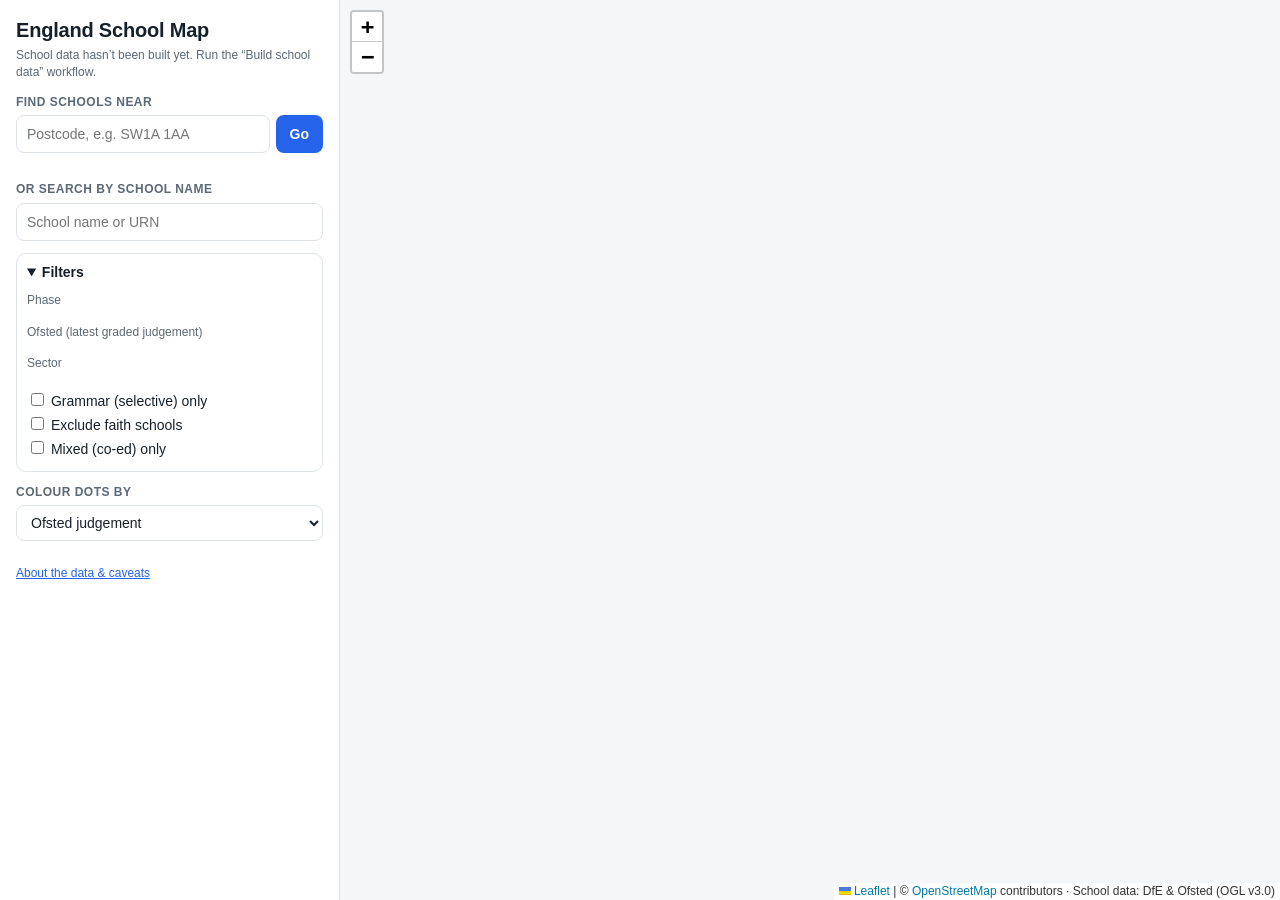
==== schools/index.html @ b17fa580 "Add England school map and weekly data build Static map at /schools/ showing every open school in En" ====
<!DOCTYPE html>
<html lang="en-GB">
<head>
  <meta charset="utf-8">
  <meta name="viewport" content="width=device-width, initial-scale=1, viewport-fit=cover">
  <title>England School Map</title>
  <meta name="description" content="Every school in England on one map, with Ofsted ratings, exam results, admissions demand and an approximate catchment area.">
  <link rel="stylesheet" href="vendor/leaflet.css">
  <link rel="stylesheet" href="app.css">
</head>
<body>
  <div id="app">
    <aside id="sidebar" aria-label="Search and filters">
      <header class="brand">
        <h1>England School Map</h1>
        <p class="sub" id="dataStamp">Loading school data…</p>
      </header>

      <form id="postcodeForm" class="search" autocomplete="off">
        <label for="postcode" class="lbl">Find schools near</label>
        <div class="row">
          <input id="postcode" name="postcode" type="text" inputmode="text" placeholder="Postcode, e.g. SW1A 1AA" aria-describedby="postcodeMsg">
          <button type="submit">Go</button>
        </div>
        <p id="postcodeMsg" class="msg" role="status"></p>
      </form>

      <div class="search">
        <label for="nameSearch" class="lbl">Or search by school name</label>
        <input id="nameSearch" type="search" placeholder="School name or URN" list="nameResults">
        <ul id="nameResults" class="results" role="listbox"></ul>
      </div>

      <details class="filters" open>
        <summary>Filters</summary>
        <fieldset>
          <legend>Phase</legend>
          <div class="chips" id="phaseChips"></div>
        </fieldset>
        <fieldset>
          <legend>Ofsted (latest graded judgement)</legend>
          <div class="chips" id="ofstedChips"></div>
        </fieldset>
        <fieldset>
          <legend>Sector</legend>
          <div class="chips" id="sectorChips"></div>
        </fieldset>
        <fieldset class="toggles">
          <label><input type="checkbox" id="fGrammar"> Grammar (selective) only</label>
          <label><input type="checkbox" id="fNoFaith"> Exclude faith schools</label>
          <label><input type="checkbox" id="fMixed"> Mixed (co-ed) only</label>
        </fieldset>
      </details>

      <div class="colourBy">
        <label for="colourBy" class="lbl">Colour dots by</label>
        <select id="colourBy">
          <option value="ofsted">Ofsted judgement</option>
          <option value="ks2">KS2: % meeting expected standard (reading, writing &amp; maths)</option>
          <option value="ks4">KS4: Attainment 8 score</option>
          <option value="ks5">16–18: A level average grade</option>
          <option value="demand">Demand: first preferences per place</option>
        </select>
        <div id="legend" class="legend" aria-live="polite"></div>
      </div>

      <p id="countLine" class="count"></p>

      <section id="nearby" class="nearby" hidden>
        <h2>Nearest matching schools</h2>
        <ol id="nearbyList"></ol>
      </section>

      <footer class="foot">
        <a href="#" id="aboutLink">About the data &amp; caveats</a>
      </footer>
    </aside>

    <main id="mapWrap">
      <div id="map" role="application" aria-label="Map of schools"></div>
      <button id="toggleSidebar" class="fab" aria-controls="sidebar" aria-expanded="true">Filters</button>
    </main>

    <aside id="panel" aria-label="School details" hidden>
      <button id="closePanel" class="close" aria-label="Close details">×</button>
      <div id="panelBody"></div>
    </aside>
  </div>

  <dialog id="about">
    <article>
      <h2>About the data</h2>
      <p>Everything here comes from official open data published by the Department for Education and Ofsted, rebuilt automatically each week. The sources are:</p>
      <ul id="sourceList"></ul>
      <h3>Ofsted ratings</h3>
      <p>Ofsted stopped giving single-word overall judgements in September 2024, and since November 2025 inspections produce <em>report cards</em> graded across several areas. The dot colour uses the most recent <strong>overall effectiveness</strong> judgement a school has received, which may be several years old. The school panel shows the date, the newer sub-judgements and any report-card grades, so check those before relying on the colour.</p>
      <h3>Catchment areas</h3>
      <p>England has no national catchment dataset. Most oversubscribed schools admit on distance, and the effective catchment moves each year with demand. The “approximate catchment” shown is the area that is closer to this school than to any other state school of the same phase (a Voronoi cell). It is a rough guide only. Faith, selective and independent schools usually don’t admit primarily on distance. Always check the local authority’s admissions booklet, which lists the last distance offered.</p>
      <h3>Admissions</h3>
      <p>Demand figures come from DfE “Primary and secondary school applications and offers”. They show how many families put the school as first preference compared with the number of offers made at the normal point of entry (Reception or Year 7).</p>
      <h3>Performance</h3>
      <p>Exam results come from the DfE school performance tables (“Compare school and college performance”). Small cohorts are suppressed by DfE. There are no KS2 or KS4 progress scores for recent years, because the pandemic cancelled the baseline assessments they depend on.</p>
      <form method="dialog"><button>Close</button></form>
    </article>
  </dialog>

  <script src="vendor/leaflet.js"></script>
  <script src="vendor/d3-delaunay.min.js"></script>
  <script src="app.js"></script>
</body>
</html>
---- schools/vendor/leaflet.css ----
/* required styles */

.leaflet-pane,
.leaflet-tile,
.leaflet-marker-icon,
.leaflet-marker-shadow,
.leaflet-tile-container,
.leaflet-pane > svg,
.leaflet-pane > canvas,
.leaflet-zoom-box,
.leaflet-image-layer,
.leaflet-layer {
	position: absolute;
	left: 0;
	top: 0;
	}
.leaflet-container {
	overflow: hidden;
	}
.leaflet-tile,
.leaflet-marker-icon,
.leaflet-marker-shadow {
	-webkit-user-select: none;
	   -moz-user-select: none;
	        user-select: none;
	  -webkit-user-drag: none;
	}
/* Prevents IE11 from highlighting tiles in blue */
.leaflet-tile::selection {
	background: transparent;
}
/* Safari renders non-retina tile on retina better with this, but Chrome is worse */
.leaflet-safari .leaflet-tile {
	image-rendering: -webkit-optimize-contrast;
	}
/* hack that prevents hw layers "stretching" when loading new tiles */
.leaflet-safari .leaflet-tile-container {
	width: 1600px;
	height: 1600px;
	-webkit-transform-origin: 0 0;
	}
.leaflet-marker-icon,
.leaflet-marker-shadow {
	display: block;
	}
/* .leaflet-container svg: reset svg max-width decleration shipped in Joomla! (joomla.org) 3.x */
/* .leaflet-container img: map is broken in FF if you have max-width: 100% on tiles */
.leaflet-container .leaflet-overlay-pane svg {
	max-width: none !important;
	max-height: none !important;
	}
.leaflet-container .leaflet-marker-pane img,
.leaflet-container .leaflet-shadow-pane img,
.leaflet-container .leaflet-tile-pane img,
.leaflet-container img.leaflet-image-layer,
.leaflet-container .leaflet-tile {
	max-width: none !important;
	max-height: none !important;
	width: auto;
	padding: 0;
	}

.leaflet-container img.leaflet-tile {
	/* See: https://bugs.chromium.org/p/chromium/issues/detail?id=600120 */
	mix-blend-mode: plus-lighter;
}

.leaflet-container.leaflet-touch-zoom {
	-ms-touch-action: pan-x pan-y;
	touch-action: pan-x pan-y;
	}
.leaflet-container.leaflet-touch-drag {
	-ms-touch-action: pinch-zoom;
	/* Fallback for FF which doesn't support pinch-zoom */
	touch-action: none;
	touch-action: pinch-zoom;
}
.leaflet-container.leaflet-touch-drag.leaflet-touch-zoom {
	-ms-touch-action: none;
	touch-action: none;
}
.leaflet-container {
	-webkit-tap-highlight-color: transparent;
}
.leaflet-container a {
	-webkit-tap-highlight-color: rgba(51, 181, 229, 0.4);
}
.leaflet-tile {
	filter: inherit;
	visibility: hidden;
	}
.leaflet-tile-loaded {
	visibility: inherit;
	}
.leaflet-zoom-box {
	width: 0;
	height: 0;
	-moz-box-sizing: border-box;
	     box-sizing: border-box;
	z-index: 800;
	}
/* workaround for https://bugzilla.mozilla.org/show_bug.cgi?id=888319 */
.leaflet-overlay-pane svg {
	-moz-user-select: none;
	}

.leaflet-pane         { z-index: 400; }

.leaflet-tile-pane    { z-index: 200; }
.leaflet-overlay-pane { z-index: 400; }
.leaflet-shadow-pane  { z-index: 500; }
.leaflet-marker-pane  { z-index: 600; }
.leaflet-tooltip-pane   { z-index: 650; }
.leaflet-popup-pane   { z-index: 700; }

.leaflet-map-pane canvas { z-index: 100; }
.leaflet-map-pane svg    { z-index: 200; }

.leaflet-vml-shape {
	width: 1px;
	height: 1px;
	}
.lvml {
	behavior: url(#default#VML);
	display: inline-block;
	position: absolute;
	}


/* control positioning */

.leaflet-control {
	position: relative;
	z-index: 800;
	pointer-events: visiblePainted; /* IE 9-10 doesn't have auto */
	pointer-events: auto;
	}
.leaflet-top,
.leaflet-bottom {
	position: absolute;
	z-index: 1000;
	pointer-events: none;
	}
.leaflet-top {
	top: 0;
	}
.leaflet-right {
	right: 0;
	}
.leaflet-bottom {
	bottom: 0;
	}
.leaflet-left {
	left: 0;
	}
.leaflet-control {
	float: left;
	clear: both;
	}
.leaflet-right .leaflet-control {
	float: right;
	}
.leaflet-top .leaflet-control {
	margin-top: 10px;
	}
.leaflet-bottom .leaflet-control {
	margin-bottom: 10px;
	}
.leaflet-left .leaflet-control {
	margin-left: 10px;
	}
.leaflet-right .leaflet-control {
	margin-right: 10px;
	}


/* zoom and fade animations */

.leaflet-fade-anim .leaflet-popup {
	opacity: 0;
	-webkit-transition: opacity 0.2s linear;
	   -moz-transition: opacity 0.2s linear;
	        transition: opacity 0.2s linear;
	}
.leaflet-fade-anim .leaflet-map-pane .leaflet-popup {
	opacity: 1;
	}
.leaflet-zoom-animated {
	-webkit-transform-origin: 0 0;
	    -ms-transform-origin: 0 0;
	        transform-origin: 0 0;
	}
svg.leaflet-zoom-animated {
	will-change: transform;
}

.leaflet-zoom-anim .leaflet-zoom-animated {
	-webkit-transition: -webkit-transform 0.25s cubic-bezier(0,0,0.25,1);
	   -moz-transition:    -moz-transform 0.25s cubic-bezier(0,0,0.25,1);
	        transition:         transform 0.25s cubic-bezier(0,0,0.25,1);
	}
.leaflet-zoom-anim .leaflet-tile,
.leaflet-pan-anim .leaflet-tile {
	-webkit-transition: none;
	   -moz-transition: none;
	        transition: none;
	}

.leaflet-zoom-anim .leaflet-zoom-hide {
	visibility: hidden;
	}


/* cursors */

.leaflet-interactive {
	cursor: pointer;
	}
.leaflet-grab {
	cursor: -webkit-grab;
	cursor:    -moz-grab;
	cursor:         grab;
	}
.leaflet-crosshair,
.leaflet-crosshair .leaflet-interactive {
	cursor: crosshair;
	}
.leaflet-popup-pane,
.leaflet-control {
	cursor: auto;
	}
.leaflet-dragging .leaflet-grab,
.leaflet-dragging .leaflet-grab .leaflet-interactive,
.leaflet-dragging .leaflet-marker-draggable {
	cursor: move;
	cursor: -webkit-grabbing;
	cursor:    -moz-grabbing;
	cursor:         grabbing;
	}

/* marker & overlays interactivity */
.leaflet-marker-icon,
.leaflet-marker-shadow,
.leaflet-image-layer,
.leaflet-pane > svg path,
.leaflet-tile-container {
	pointer-events: none;
	}

.leaflet-marker-icon.leaflet-interactive,
.leaflet-image-layer.leaflet-interactive,
.leaflet-pane > svg path.leaflet-interactive,
svg.leaflet-image-layer.leaflet-interactive path {
	pointer-events: visiblePainted; /* IE 9-10 doesn't have auto */
	pointer-events: auto;
	}

/* visual tweaks */

.leaflet-container {
	background: #ddd;
	outline-offset: 1px;
	}
.leaflet-container a {
	color: #0078A8;
	}
.leaflet-zoom-box {
	border: 2px dotted #38f;
	background: rgba(255,255,255,0.5);
	}


/* general typography */
.leaflet-container {
	font-family: "Helvetica Neue", Arial, Helvetica, sans-serif;
	font-size: 12px;
	font-size: 0.75rem;
	line-height: 1.5;
	}


/* general toolbar styles */

.leaflet-bar {
	box-shadow: 0 1px 5px rgba(0,0,0,0.65);
	border-radius: 4px;
	}
.leaflet-bar a {
	background-color: #fff;
	border-bottom: 1px solid #ccc;
	width: 26px;
	height: 26px;
	line-height: 26px;
	display: block;
	text-align: center;
	text-decoration: none;
	color: black;
	}
.leaflet-bar a,
.leaflet-control-layers-toggle {
	background-position: 50% 50%;
	background-repeat: no-repeat;
	display: block;
	}
.leaflet-bar a:hover,
.leaflet-bar a:focus {
	background-color: #f4f4f4;
	}
.leaflet-bar a:first-child {
	border-top-left-radius: 4px;
	border-top-right-radius: 4px;
	}
.leaflet-bar a:last-child {
	border-bottom-left-radius: 4px;
	border-bottom-right-radius: 4px;
	border-bottom: none;
	}
.leaflet-bar a.leaflet-disabled {
	cursor: default;
	background-color: #f4f4f4;
	color: #bbb;
	}

.leaflet-touch .leaflet-bar a {
	width: 30px;
	height: 30px;
	line-height: 30px;
	}
.leaflet-touch .leaflet-bar a:first-child {
	border-top-left-radius: 2px;
	border-top-right-radius: 2px;
	}
.leaflet-touch .leaflet-bar a:last-child {
	border-bottom-left-radius: 2px;
	border-bottom-right-radius: 2px;
	}

/* zoom control */

.leaflet-control-zoom-in,
.leaflet-control-zoom-out {
	font: bold 18px 'Lucida Console', Monaco, monospace;
	text-indent: 1px;
	}

.leaflet-touch .leaflet-control-zoom-in, .leaflet-touch .leaflet-control-zoom-out  {
	font-size: 22px;
	}


/* layers control */

.leaflet-control-layers {
	box-shadow: 0 1px 5px rgba(0,0,0,0.4);
	background: #fff;
	border-radius: 5px;
	}
.leaflet-control-layers-toggle {
	background-image: url(images/layers.png);
	width: 36px;
	height: 36px;
	}
.leaflet-retina .leaflet-control-layers-toggle {
	background-image: url(images/layers-2x.png);
	background-size: 26px 26px;
	}
.leaflet-touch .leaflet-control-layers-toggle {
	width: 44px;
	height: 44px;
	}
.leaflet-control-layers .leaflet-control-layers-list,
.leaflet-control-layers-expanded .leaflet-control-layers-toggle {
	display: none;
	}
.leaflet-control-layers-expanded .leaflet-control-layers-list {
	display: block;
	position: relative;
	}
.leaflet-control-layers-expanded {
	padding: 6px 10px 6px 6px;
	color: #333;
	background: #fff;
	}
.leaflet-control-layers-scrollbar {
	overflow-y: scroll;
	overflow-x: hidden;
	padding-right: 5px;
	}
.leaflet-control-layers-selector {
	margin-top: 2px;
	position: relative;
	top: 1px;
	}
.leaflet-control-layers label {
	display: block;
	font-size: 13px;
	font-size: 1.08333em;
	}
.leaflet-control-layers-separator {
	height: 0;
	border-top: 1px solid #ddd;
	margin: 5px -10px 5px -6px;
	}

/* Default icon URLs */
.leaflet-default-icon-path { /* used only in path-guessing heuristic, see L.Icon.Default */
	background-image: url(images/marker-icon.png);
	}


/* attribution and scale controls */

.leaflet-container .leaflet-control-attribution {
	background: #fff;
	background: rgba(255, 255, 255, 0.8);
	margin: 0;
	}
.leaflet-control-attribution,
.leaflet-control-scale-line {
	padding: 0 5px;
	color: #333;
	line-height: 1.4;
	}
.leaflet-control-attribution a {
	text-decoration: none;
	}
.leaflet-control-attribution a:hover,
.leaflet-control-attribution a:focus {
	text-decoration: underline;
	}
.leaflet-attribution-flag {
	display: inline !important;
	vertical-align: baseline !important;
	width: 1em;
	height: 0.6669em;
	}
.leaflet-left .leaflet-control-scale {
	margin-left: 5px;
	}
.leaflet-bottom .leaflet-control-scale {
	margin-bottom: 5px;
	}
.leaflet-control-scale-line {
	border: 2px solid #777;
	border-top: none;
	line-height: 1.1;
	padding: 2px 5px 1px;
	white-space: nowrap;
	-moz-box-sizing: border-box;
	     box-sizing: border-box;
	background: rgba(255, 255, 255, 0.8);
	text-shadow: 1px 1px #fff;
	}
.leaflet-control-scale-line:not(:first-child) {
	border-top: 2px solid #777;
	border-bottom: none;
	margin-top: -2px;
	}
.leaflet-control-scale-line:not(:first-child):not(:last-child) {
	border-bottom: 2px solid #777;
	}

.leaflet-touch .leaflet-control-attribution,
.leaflet-touch .leaflet-control-layers,
.leaflet-touch .leaflet-bar {
	box-shadow: none;
	}
.leaflet-touch .leaflet-control-layers,
.leaflet-touch .leaflet-bar {
	border: 2px solid rgba(0,0,0,0.2);
	background-clip: padding-box;
	}


/* popup */

.leaflet-popup {
	position: absolute;
	text-align: center;
	margin-bottom: 20px;
	}
.leaflet-popup-content-wrapper {
	padding: 1px;
	text-align: left;
	border-radius: 12px;
	}
.leaflet-popup-content {
	margin: 13px 24px 13px 20px;
	line-height: 1.3;
	font-size: 13px;
	font-size: 1.08333em;
	min-height: 1px;
	}
.leaflet-popup-content p {
	margin: 17px 0;
	margin: 1.3em 0;
	}
.leaflet-popup-tip-container {
	width: 40px;
	height: 20px;
	position: absolute;
	left: 50%;
	margin-top: -1px;
	margin-left: -20px;
	overflow: hidden;
	pointer-events: none;
	}
.leaflet-popup-tip {
	width: 17px;
	height: 17px;
	padding: 1px;

	margin: -10px auto 0;
	pointer-events: auto;

	-webkit-transform: rotate(45deg);
	   -moz-transform: rotate(45deg);
	    -ms-transform: rotate(45deg);
	        transform: rotate(45deg);
	}
.leaflet-popup-content-wrapper,
.leaflet-popup-tip {
	background: white;
	color: #333;
	box-shadow: 0 3px 14px rgba(0,0,0,0.4);
	}
.leaflet-container a.leaflet-popup-close-button {
	position: absolute;
	top: 0;
	right: 0;
	border: none;
	text-align: center;
	width: 24px;
	height: 24px;
	font: 16px/24px Tahoma, Verdana, sans-serif;
	color: #757575;
	text-decoration: none;
	background: transparent;
	}
.leaflet-container a.leaflet-popup-close-button:hover,
.leaflet-container a.leaflet-popup-close-button:focus {
	color: #585858;
	}
.leaflet-popup-scrolled {
	overflow: auto;
	}

.leaflet-oldie .leaflet-popup-content-wrapper {
	-ms-zoom: 1;
	}
.leaflet-oldie .leaflet-popup-tip {
	width: 24px;
	margin: 0 auto;

	-ms-filter: "progid:DXImageTransform.Microsoft.Matrix(M11=0.70710678, M12=0.70710678, M21=-0.70710678, M22=0.70710678)";
	filter: progid:DXImageTransform.Microsoft.Matrix(M11=0.70710678, M12=0.70710678, M21=-0.70710678, M22=0.70710678);
	}

.leaflet-oldie .leaflet-control-zoom,
.leaflet-oldie .leaflet-control-layers,
.leaflet-oldie .leaflet-popup-content-wrapper,
.leaflet-oldie .leaflet-popup-tip {
	border: 1px solid #999;
	}


/* div icon */

.leaflet-div-icon {
	background: #fff;
	border: 1px solid #666;
	}


/* Tooltip */
/* Base styles for the element that has a tooltip */
.leaflet-tooltip {
	position: absolute;
	padding: 6px;
	background-color: #fff;
	border: 1px solid #fff;
	border-radius: 3px;
	color: #222;
	white-space: nowrap;
	-webkit-user-select: none;
	-moz-user-select: none;
	-ms-user-select: none;
	user-select: none;
	pointer-events: none;
	box-shadow: 0 1px 3px rgba(0,0,0,0.4);
	}
.leaflet-tooltip.leaflet-interactive {
	cursor: pointer;
	pointer-events: auto;
	}
.leaflet-tooltip-top:before,
.leaflet-tooltip-bottom:before,
.leaflet-tooltip-left:before,
.leaflet-tooltip-right:before {
	position: absolute;
	pointer-events: none;
	border: 6px solid transparent;
	background: transparent;
	content: "";
	}

/* Directions */

.leaflet-tooltip-bottom {
	margin-top: 6px;
}
.leaflet-tooltip-top {
	margin-top: -6px;
}
.leaflet-tooltip-bottom:before,
.leaflet-tooltip-top:before {
	left: 50%;
	margin-left: -6px;
	}
.leaflet-tooltip-top:before {
	bottom: 0;
	margin-bottom: -12px;
	border-top-color: #fff;
	}
.leaflet-tooltip-bottom:before {
	top: 0;
	margin-top: -12px;
	margin-left: -6px;
	border-bottom-color: #fff;
	}
.leaflet-tooltip-left {
	margin-left: -6px;
}
.leaflet-tooltip-right {
	margin-left: 6px;
}
.leaflet-tooltip-left:before,
.leaflet-tooltip-right:before {
	top: 50%;
	margin-top: -6px;
	}
.leaflet-tooltip-left:before {
	right: 0;
	margin-right: -12px;
	border-left-color: #fff;
	}
.leaflet-tooltip-right:before {
	left: 0;
	margin-left: -12px;
	border-right-color: #fff;
	}

/* Printing */

@media print {
	/* Prevent printers from removing background-images of controls. */
	.leaflet-control {
		-webkit-print-color-adjust: exact;
		print-color-adjust: exact;
		}
	}
---- schools/app.css ----
:root {
  --bg: #ffffff;
  --bg-soft: #f4f6f8;
  --fg: #16202a;
  --fg-muted: #5b6875;
  --line: #dde3e8;
  --accent: #2563eb;
  --accent-fg: #ffffff;
  --shadow: 0 2px 10px rgba(16, 24, 32, 0.12);

  --r-outstanding: #0e7c3a;
  --r-good: #6cc04a;
  --r-ri: #f2a900;
  --r-inadequate: #d7263d;
  --r-new: #7a5cc4;
  --r-none: #9aa3ab;

  --sidebar-w: 340px;
  --panel-w: 400px;
}

@media (prefers-color-scheme: dark) {
  :root:not([data-theme="light"]) {
    --bg: #151b21;
    --bg-soft: #1d252d;
    --fg: #e7ecf0;
    --fg-muted: #9aa7b3;
    --line: #2d3843;
    --accent: #6d9dff;
    --accent-fg: #0b1220;
    --shadow: 0 2px 12px rgba(0, 0, 0, 0.5);
  }
}

* { box-sizing: border-box; }
html, body { margin: 0; height: 100%; }
body {
  background: var(--bg);
  color: var(--fg);
  font: 14px/1.45 -apple-system, BlinkMacSystemFont, "Segoe UI", Roboto, Helvetica, Arial, sans-serif;
}

#app { position: fixed; inset: 0; display: flex; }

/* ---------- Sidebar ---------- */
#sidebar {
  width: var(--sidebar-w);
  flex: 0 0 auto;
  overflow-y: auto;
  border-right: 1px solid var(--line);
  padding: 16px;
  background: var(--bg);
  z-index: 1001;
}
.brand h1 { font-size: 20px; margin: 0; letter-spacing: -0.01em; }
.brand .sub { margin: 2px 0 12px; color: var(--fg-muted); font-size: 12px; }

.lbl { display: block; font-weight: 600; font-size: 12px; margin: 0 0 4px; color: var(--fg-muted); text-transform: uppercase; letter-spacing: 0.04em; }
.search { margin-bottom: 12px; position: relative; }
.search .row { display: flex; gap: 6px; }
input[type="text"], input[type="search"], select {
  width: 100%;
  padding: 8px 10px;
  border: 1px solid var(--line);
  border-radius: 8px;
  background: var(--bg);
  color: var(--fg);
  font: inherit;
}
input:focus, select:focus, button:focus-visible, summary:focus-visible { outline: 2px solid var(--accent); outline-offset: 1px; }
button {
  font: inherit;
  padding: 8px 14px;
  border-radius: 8px;
  border: 0;
  background: var(--accent);
  color: var(--accent-fg);
  font-weight: 600;
  cursor: pointer;
}
button.secondary { background: var(--bg-soft); color: var(--fg); border: 1px solid var(--line); }
.msg { margin: 4px 0 0; font-size: 12px; color: var(--fg-muted); min-height: 1em; }
.msg.err { color: var(--r-inadequate); }

.results {
  list-style: none; margin: 4px 0 0; padding: 0;
  position: absolute; left: 0; right: 0; top: 100%;
  background: var(--bg); border: 1px solid var(--line); border-radius: 8px; box-shadow: var(--shadow);
  max-height: 280px; overflow-y: auto; z-index: 5;
}
.results:empty { display: none; }
.results li { padding: 7px 10px; cursor: pointer; border-bottom: 1px solid var(--line); }
.results li:last-child { border-bottom: 0; }
.results li:hover, .results li[aria-selected="true"] { background: var(--bg-soft); }
.results small { color: var(--fg-muted); display: block; }

.filters { border: 1px solid var(--line); border-radius: 10px; padding: 8px 10px; margin-bottom: 12px; }
.filters summary { cursor: pointer; font-weight: 600; }
fieldset { border: 0; padding: 0; margin: 10px 0 0; }
legend { font-size: 12px; color: var(--fg-muted); margin-bottom: 4px; padding: 0; }
.chips { display: flex; flex-wrap: wrap; gap: 5px; }
.chip {
  display: inline-flex; align-items: center; gap: 6px;
  padding: 4px 9px; border-radius: 999px;
  border: 1px solid var(--line); background: var(--bg);
  color: var(--fg); font-size: 12.5px; font-weight: 500; cursor: pointer;
}
.chip[aria-pressed="true"] { background: var(--bg-soft); border-color: var(--fg-muted); }
.chip[aria-pressed="false"] { opacity: 0.5; text-decoration: line-through; }
.chip .dot { width: 10px; height: 10px; border-radius: 50%; display: inline-block; }
.toggles label { display: block; margin: 3px 0; cursor: pointer; }

.colourBy { margin-bottom: 10px; }
.legend { display: flex; flex-wrap: wrap; gap: 4px 12px; margin-top: 8px; font-size: 12px; }
.legend span { display: inline-flex; align-items: center; gap: 5px; }
.legend i { width: 11px; height: 11px; border-radius: 50%; display: inline-block; border: 1px solid rgba(0,0,0,0.2); }
.count { color: var(--fg-muted); font-size: 12px; margin: 6px 0 12px; }

.nearby h2 { font-size: 14px; margin: 0 0 6px; }
.nearby ol { margin: 0; padding: 0; list-style: none; }
.nearby li { padding: 7px 0; border-top: 1px solid var(--line); cursor: pointer; display: flex; gap: 8px; align-items: baseline; }
.nearby li:hover .nm { text-decoration: underline; }
.nearby .dot { width: 10px; height: 10px; border-radius: 50%; flex: 0 0 auto; transform: translateY(1px); }
.nearby .nm { flex: 1; }
.nearby .km { color: var(--fg-muted); font-variant-numeric: tabular-nums; font-size: 12px; white-space: nowrap; }
.nearby small { display: block; color: var(--fg-muted); }

.foot { margin-top: 16px; font-size: 12px; }
a { color: var(--accent); }

/* ---------- Map ---------- */
#mapWrap { flex: 1; position: relative; min-width: 0; }
#map { position: absolute; inset: 0; background: var(--bg-soft); }
.fab { display: none; }
.home-pin { background: var(--accent); border: 3px solid #fff; border-radius: 50%; box-shadow: var(--shadow); }
.leaflet-tooltip.school-tip { font-size: 12px; padding: 3px 7px; }

/* ---------- Detail panel ---------- */
#panel {
  width: var(--panel-w);
  flex: 0 0 auto;
  overflow-y: auto;
  border-left: 1px solid var(--line);
  background: var(--bg);
  position: relative;
  z-index: 1001;
}
#panel[hidden] { display: none; }
.close {
  position: sticky; top: 8px; float: right; margin: 8px 8px 0 0;
  width: 32px; height: 32px; padding: 0; border-radius: 50%;
  background: var(--bg-soft); color: var(--fg); font-size: 20px; line-height: 32px; border: 1px solid var(--line);
}
#panelBody { padding: 16px; }
#panelBody h2 { font-size: 19px; margin: 0 40px 4px 0; line-height: 1.25; }
.meta { color: var(--fg-muted); margin: 0 0 10px; }
.badges { display: flex; flex-wrap: wrap; gap: 5px; margin: 8px 0 12px; }
.badge { font-size: 12px; padding: 2px 8px; border-radius: 6px; background: var(--bg-soft); border: 1px solid var(--line); }
.badge.rating { color: #fff; border: 0; font-weight: 600; }
.actions { display: flex; flex-wrap: wrap; gap: 6px; margin-bottom: 8px; }
.actions button, .actions a.btn { font-size: 13px; padding: 6px 10px; }
a.btn { display: inline-block; text-decoration: none; border-radius: 8px; background: var(--bg-soft); color: var(--fg); border: 1px solid var(--line); font-weight: 600; }
.note { font-size: 12px; color: var(--fg-muted); background: var(--bg-soft); border-radius: 8px; padding: 8px 10px; margin: 6px 0 10px; }

.sec { border-top: 1px solid var(--line); padding-top: 12px; margin-top: 14px; }
.sec h3 { font-size: 13px; text-transform: uppercase; letter-spacing: 0.05em; color: var(--fg-muted); margin: 0 0 8px; }
.sec h4 { font-size: 13px; margin: 10px 0 4px; }
dl.kv { display: grid; grid-template-columns: 1fr auto; gap: 5px 12px; margin: 0; }
dl.kv dt { color: var(--fg-muted); }
dl.kv dd { margin: 0; text-align: right; font-weight: 600; font-variant-numeric: tabular-nums; }
dl.kv dd .nat { font-weight: 400; color: var(--fg-muted); font-size: 12px; margin-left: 4px; }
.muted { color: var(--fg-muted); }

/* compare bar: school value vs England */
.bar { position: relative; height: 6px; background: var(--bg-soft); border-radius: 3px; margin: 2px 0 8px; grid-column: 1 / -1; }
.bar b { position: absolute; left: 0; top: 0; bottom: 0; border-radius: 3px; background: var(--accent); }
.bar i { position: absolute; top: -3px; bottom: -3px; width: 2px; background: var(--fg); opacity: 0.6; }

.grades { width: 100%; border-collapse: collapse; font-size: 13px; }
.grades td { padding: 4px 0; border-bottom: 1px solid var(--line); }
.grades td:last-child { text-align: right; }
.grade { display: inline-block; font-size: 12px; font-weight: 600; padding: 1px 7px; border-radius: 5px; background: var(--bg-soft); }
.grade.g-5 { background: var(--r-outstanding); color: #fff; }
.grade.g-4 { background: var(--r-good); color: #10240a; }
.grade.g-3 { background: #dfe6ec; color: #1d2833; }
.grade.g-2 { background: var(--r-ri); color: #2a1d00; }
.grade.g-1 { background: var(--r-inadequate); color: #fff; }

dialog { max-width: 640px; border: 1px solid var(--line); border-radius: 12px; background: var(--bg); color: var(--fg); padding: 20px 24px; }
dialog::backdrop { background: rgba(0,0,0,0.4); }
dialog h2 { margin-top: 0; }
dialog h3 { font-size: 15px; margin: 16px 0 4px; }

/* ---------- Small screens ---------- */
@media (max-width: 820px) {
  #app { display: block; }
  #mapWrap { position: absolute; inset: 0; }
  #sidebar {
    position: absolute; left: 0; top: 0; bottom: 0; width: min(92vw, 360px);
    box-shadow: var(--shadow); transform: translateX(0); transition: transform 0.2s ease;
  }
  #sidebar.collapsed { transform: translateX(-105%); }
  .fab {
    display: block; position: absolute; left: 16px; top: 16px; z-index: 1000; box-shadow: var(--shadow);
  }
  #panel {
    position: absolute; left: 0; right: 0; bottom: 0; width: auto; max-height: 62vh;
    border-left: 0; border-top: 1px solid var(--line); border-radius: 14px 14px 0 0; box-shadow: var(--shadow);
    padding-bottom: env(safe-area-inset-bottom);
  }
  .leaflet-top.leaflet-left { top: 56px; }
}
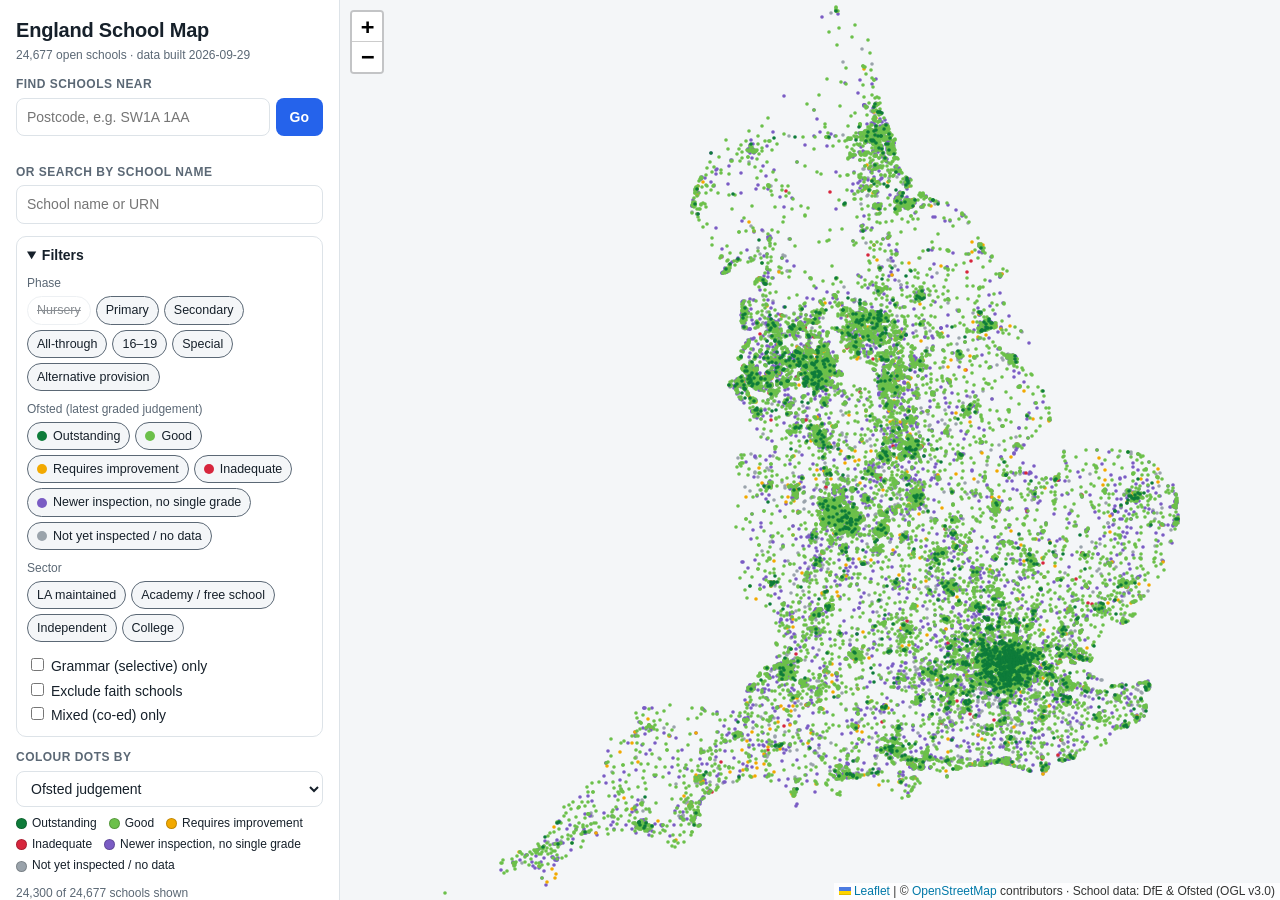
==== commit d1577a7a: "Mobile filter drawer can be closed; clearer labels for independent schools - Add a sticky 'Show map'" ====
--- a/schools/index.html
+++ b/schools/index.html
@@ -12,6 +12,7 @@
   <div id="app">
     <aside id="sidebar" aria-label="Search and filters">
       <header class="brand">
+        <button type="button" id="hideSidebar" class="secondary mobile-only">Show map</button>
         <h1>England School Map</h1>
         <p class="sub" id="dataStamp">Loading school data…</p>
       </header>
--- a/schools/app.css
+++ b/schools/app.css
@@ -131,7 +131,7 @@
 /* ---------- Map ---------- */
 #mapWrap { flex: 1; position: relative; min-width: 0; }
 #map { position: absolute; inset: 0; background: var(--bg-soft); }
-.fab { display: none; }
+.fab, .mobile-only { display: none; }
 .home-pin { background: var(--accent); border: 3px solid #fff; border-radius: 50%; box-shadow: var(--shadow); }
 .leaflet-tooltip.school-tip { font-size: 12px; padding: 3px 7px; }
 
@@ -200,6 +200,8 @@
     box-shadow: var(--shadow); transform: translateX(0); transition: transform 0.2s ease;
   }
   #sidebar.collapsed { transform: translateX(-105%); }
+  .mobile-only { display: inline-block; float: right; padding: 6px 10px; font-size: 13px; }
+  .brand { position: sticky; top: -16px; margin: -16px -16px 0; padding: 16px 16px 2px; background: var(--bg); z-index: 6; }
   .fab {
     display: block; position: absolute; left: 16px; top: 16px; z-index: 1000; box-shadow: var(--shadow);
   }
